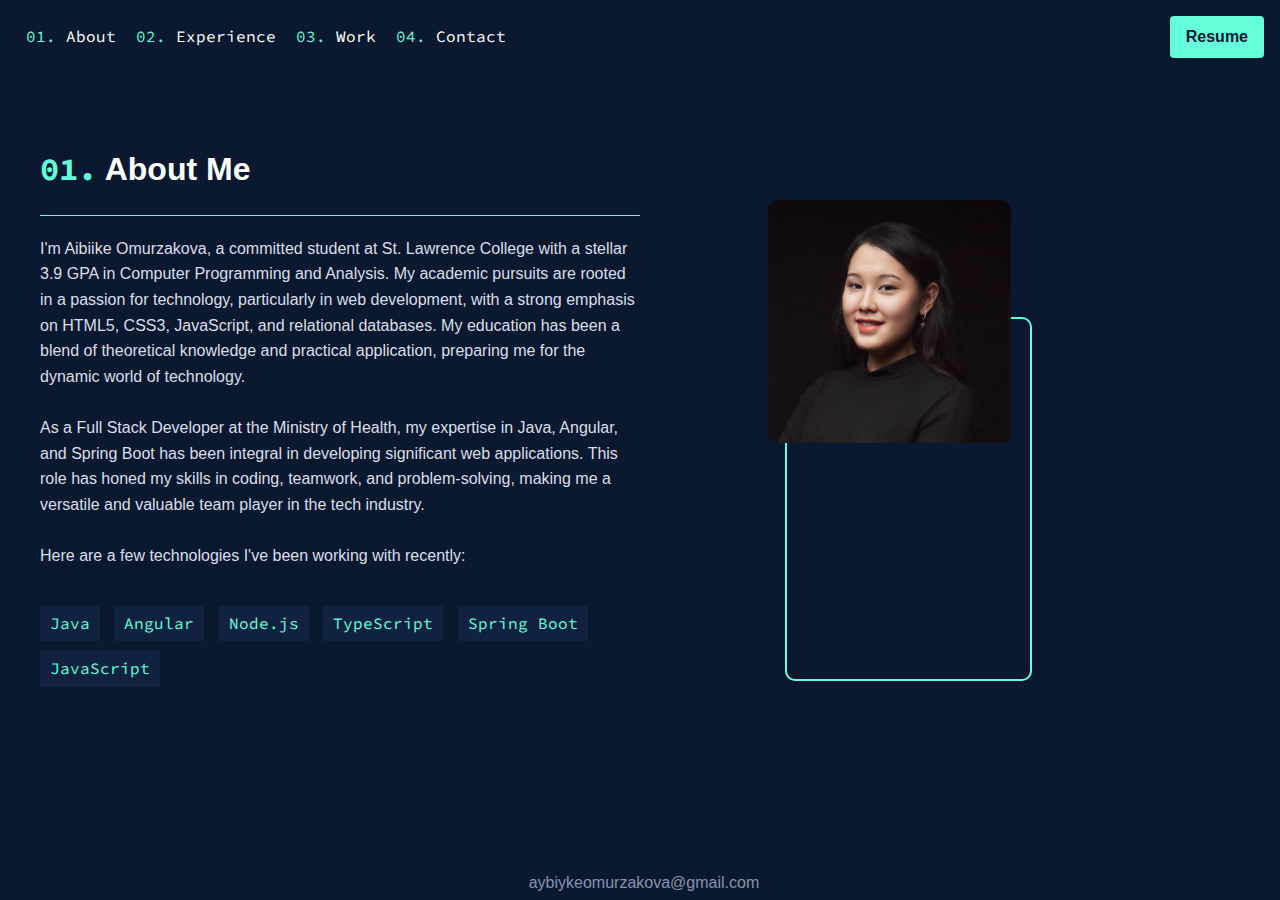
==== index.html @ b23e5505 "first commit" ====
<!DOCTYPE html>
<html lang="en">
<head>
    <meta charset="UTF-8">
    <meta name="viewport" content="width=device-width, initial-scale=1.0">
    <title>Brittany's Portfolio</title>
    <link rel="stylesheet" href="styles.css">
</head>
<body>
    <header>
        <nav>
            <span class="monospace">
            <ul>
                <li><a href="#about"><span class="highlight">01.</span> About</a></li>
                <li><a href="#experience"><span class="highlight">02.</span> Experience</a></li>
                <li><a href="#work"><span class="highlight">03.</span> Work</a></li>
                <li><a href="#contact"><span class="highlight">04.</span> Contact</a></li>
            </ul>
            </span>
            <a href="resume.pdf" class="resume-button">Resume</a>
        </nav>
    </header>

    <section id="about" class="about-me">
        <div class="about-text">
            <h1><span class="monospace">01.</span> About Me</h1>
            <hr>
        <p>I'm Aibiike Omurzakova, a committed student at St. Lawrence College with a stellar 3.9 GPA in Computer Programming and Analysis. My academic pursuits are rooted in a passion for technology, particularly in web development, with a strong emphasis on HTML5, CSS3, JavaScript, and relational databases. My education has been a blend of theoretical knowledge and practical application, preparing me for the dynamic world of technology.</p>
        <br>
        <p>As a Full Stack Developer at the Ministry of Health, my expertise in Java, Angular, and Spring Boot has been integral in developing significant web applications. This role has honed my skills in coding, teamwork, and problem-solving, making me a versatile and valuable team player in the tech industry.</p>
        <br>
        <p style="margin-bottom: 2em;">Here are a few technologies I've been working with recently:</p>
        <span class="monospace"></span>
            <ul class="technologies">
                <li>Java</li>
                <li>Angular</li>
                <li>Node.js</li>
                <li>TypeScript</li>
                <li>Spring Boot</li>
                <li>JavaScript</li>
            </ul>
        <div class="about-photo">
            <img src="./imgs/photo.jpg" alt="Aibiike" />
        </div>
        <div class="rectangle"></div>
    </section>

    <footer>
        <p>aybiykeomurzakova@gmail.com</p>
    </footer>
</body>
</html>
---- styles.css ----
@import url('https://fonts.googleapis.com/css2?family=Source+Code+Pro:wght@400;600&display=swap');

/* Reset some basic elements */
body, h1, p, ul, li, a {
    margin: 0;
    padding: 0;
}

body {
    font-family: 'Arial', sans-serif;
    color: #dadfec;
    background-color: #0a192f;
    line-height: 1.6;
}

nav {
    display: flex;
    justify-content: space-between;
    align-items: center;
    padding: 1em;
}

nav ul {
    list-style: none;
    display: flex;
}

nav ul li {
    padding: 0 10px;
}

nav ul li a {
    text-decoration: none;
    color: #e9f5f2;
}

.resume-button {
    background-color: #64ffda;
    color: #0a192f;
    text-decoration: none;
    padding: 0.5em 1em;
    border-radius: 4px;
    font-weight: bold;
}

.about-me {
    max-width: 800px;
    margin: 50px auto;
    padding: 20px;
}

.about-me h1 {
    color: #ccd6f6;
    margin-bottom: 20px;
}

.technologies {
    list-style: none;
}


.technologies li {
    background-color: #112240;
    display: inline-block;
    margin: 5px;
    padding: 5px 10px;
}

.technologies li:first-child {
    margin-left: 0;
}

.technologies li:last-child {
    margin-left: 0;
}

footer {
    background-color: #0a192f;
    color: #8892b0;
    text-align: center;
    padding: 4px;
    position: fixed;
    bottom: 0;
    width: 100%;
}

/* Apply the monospace font to all list items within the .technologies class */
.technologies li {
    font-family: 'Source Code Pro', monospace; /* This is the imported font */
    /* ... rest of your styles for .technologies li ... */
}

/* Apply the monospace font to all numbers */
/* You can target numbers specifically with the ::before pseudo-element and the content property if they are always part of specific elements, like headings or paragraphs */
h1::before, h2::before, h3::before, h4::before, h5::before, h6::before,
p::before, li::before {
    font-family: 'Source Code Pro', monospace;
    /* Use the content property to insert numbers or certain content if needed */
}

/* If you want to ensure that all numbers everywhere use the monospace font,
   you would have to wrap numbers in a span tag with a specific class in your HTML. */

/* Example */
/* HTML: <p>My favorite number is <span class="monospace">42</span>.</p> */
/* CSS: */
.monospace {
    font-family: 'Source Code Pro', monospace;
}

.about-me {
    display: flex;
    justify-content: space-between;
    align-items: flex-start; /* Aligns items at the top */
    max-width: 1200px;
    margin: 50px auto;
    padding: 20px;
    
}

.about-text {
    width: 50%; /* Adjust the width as necessary */
    /* Align the text to the right if you want the photo to be aligned with the start of the text */
}

.about-photo {
    width: 19%; /* Adjust the width as necessary */
    /* Center the photo within the div, if necessary */
    left: 60%;
    position: absolute;
    top: 12.5em;
}

.about-photo img {
    max-width: 100%;
    height: auto;
    display: block; /* Ensures the image is a block-level element, removing extra space */
    border-radius: 10px; /* Optional: if you want rounded corners */
    left: 50%;
}

hr {
    border: 0;
    height: 1px;
    background: #64ffda; /* The color of the horizontal line */
    margin-bottom: 20px; /* Spacing below the line */
}

nav ul li a {
    text-decoration: none;
    color: #ffffff; /* This sets the navigation links to white */
}

.resume-button {
    background-color: #64ffda;
    color: #0a192f;
    text-decoration: none;
    padding: 0.5em 1em;
    border-radius: 4px;
    font-weight: bold;
}

/* Apply the monospace font to all list items within the .technologies class and set the numbers to green */
.monospace, .technologies li {
    font-family: 'Source Code Pro', monospace;
    color: #64ffda; /* This sets the technology list and numbers to green */
    /* ... rest of your styles for .technologies li ... */
}

/* ... */

/* You might want to make sure that the non-number text in the headings remains white */
.about-me h1 {
    color: #ffffff; /* Ensure heading text is white */
}

.about-me h1 .monospace {
    color: #64ffda; /* Only the numbers in the heading are green */
}

.highlight {
    color: #64ffda;
}

.rectangle {
    width: 19%; /* Set the width of your rectangle */
    height: 40%; /* Set the height of your rectangle */
    border: 2px solid #64ffda; /* Set the border width and color */
    background-color: transparent; /* This ensures the rectangle is not filled */
    position: absolute;
    left: 61.3%;
    bottom: 24.3%;
    z-index: -1;
    border-radius: 10px;
}
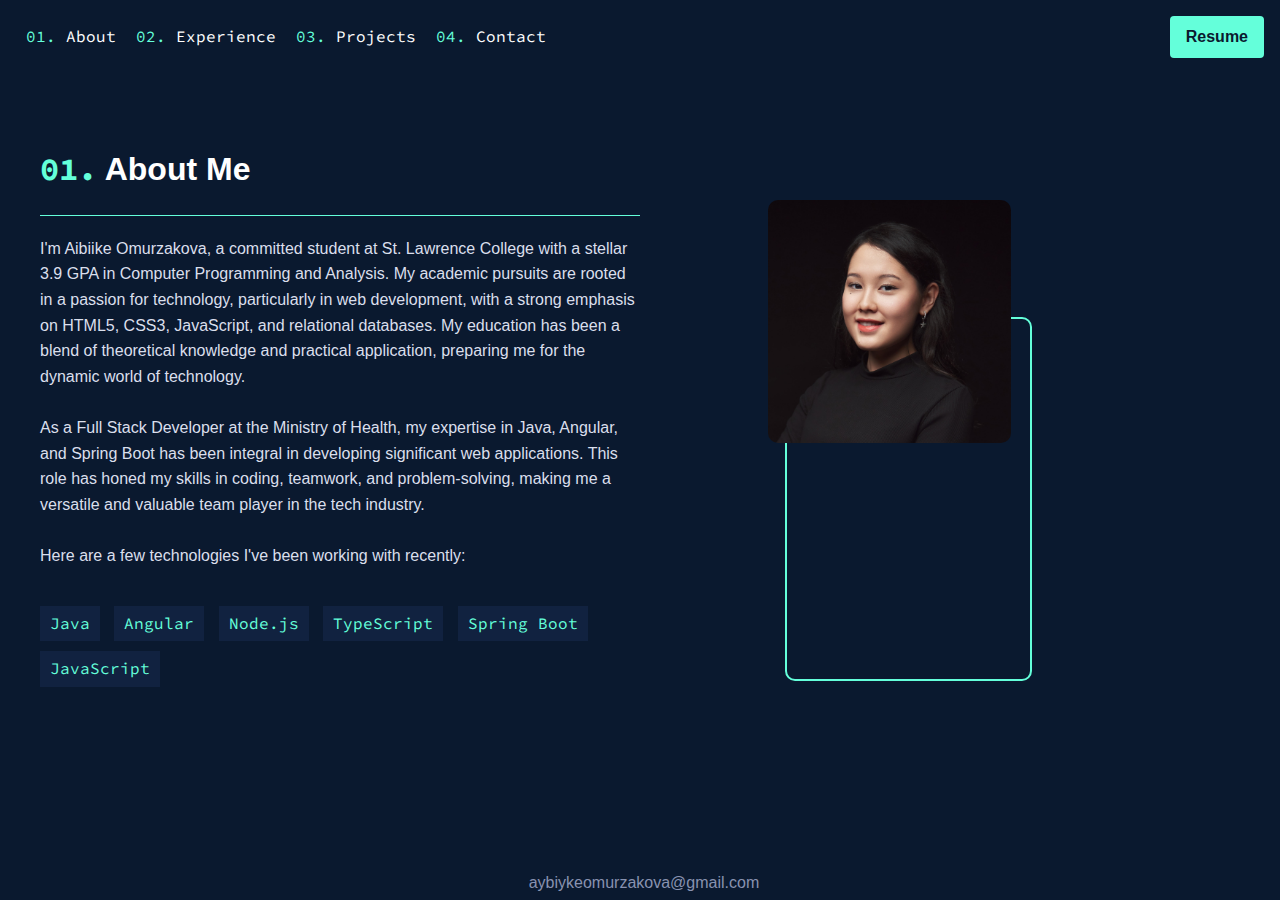
==== commit 1e425859: "Add "side projects" page" ====
--- a/index.html
+++ b/index.html
@@ -3,7 +3,7 @@
 <head>
     <meta charset="UTF-8">
     <meta name="viewport" content="width=device-width, initial-scale=1.0">
-    <title>Brittany's Portfolio</title>
+    <title>Aibiike's Portfolio</title>
     <link rel="stylesheet" href="styles.css">
 </head>
 <body>
@@ -13,11 +13,11 @@
             <ul>
                 <li><a href="#about"><span class="highlight">01.</span> About</a></li>
                 <li><a href="#experience"><span class="highlight">02.</span> Experience</a></li>
-                <li><a href="#work"><span class="highlight">03.</span> Work</a></li>
-                <li><a href="#contact"><span class="highlight">04.</span> Contact</a></li>
+                <li><a href="projects-page.html"><span class="highlight">03.</span> Projects</a></li>
+                <li><a href="contact-page.html"><span class="highlight">04.</span> Contact</a></li>
             </ul>
             </span>
-            <a href="resume.pdf" class="resume-button">Resume</a>
+            <a href="imgs/AibiikeOmurzakova_Resume.pdf" class="resume-button">Resume</a>
         </nav>
     </header>
 
--- a/styles.css
+++ b/styles.css
@@ -54,16 +54,24 @@
     margin-bottom: 20px;
 }
 
-.technologies {
+.technologies, .social-links {
     list-style: none;
-}
-
-
-.technologies li {
+    padding-left: 0;
+    text-align: left; /* Align the text to the left */
+}
+
+
+.technologies li, .social-links a {
     background-color: #112240;
     display: inline-block;
     margin: 5px;
     padding: 5px 10px;
+    font-family: 'Source Code Pro', monospace;
+    color: #64ffda;
+}
+
+.social-link:hover {
+    background-color: #0a192f;
 }
 
 .technologies li:first-child {
@@ -108,19 +116,25 @@
     font-family: 'Source Code Pro', monospace;
 }
 
-.about-me {
+.about-me, .contact-me {
     display: flex;
     justify-content: space-between;
     align-items: flex-start; /* Aligns items at the top */
     max-width: 1200px;
     margin: 50px auto;
     padding: 20px;
-    
-}
-
-.about-text {
+}
+
+.about-text, .contact-text {
     width: 50%; /* Adjust the width as necessary */
     /* Align the text to the right if you want the photo to be aligned with the start of the text */
+}
+
+hr {
+    border: 0;
+    height: 1px;
+    background: #64ffda;
+    margin-bottom: 20px;
 }
 
 .about-photo {
@@ -172,6 +186,15 @@
 /* You might want to make sure that the non-number text in the headings remains white */
 .about-me h1 {
     color: #ffffff; /* Ensure heading text is white */
+}
+
+.contact-me h1 {
+    color: #ffffff; /* Ensure heading text is white */
+}
+
+.work-text h1 {
+    color: #ffffff; /* Ensure heading text is white */
+
 }
 
 .about-me h1 .monospace {
@@ -192,4 +215,60 @@
     bottom: 24.3%;
     z-index: -1;
     border-radius: 10px;
+}
+
+.social-link {
+    color: #64ffda;
+    text-decoration: none;
+    font-weight: bold;
+    display: inline-flex; /* Aligns icon and text horizontally */
+    align-items: center; /* Aligns icon and text vertically */
+    gap: 8px; /* Adds space between icon and text */
+}
+
+.social-link i {
+    font-size: 1.2em; /* Adjust icon size */
+}
+
+.social-link:first-child {
+    margin-left: 0;
+}
+
+.work-section {
+    display: flex;
+    justify-content: space-between;
+    align-items: flex-start;
+    max-width: 1200px;
+    margin: 50px auto;
+    padding: 20px;
+}
+
+.work-text {
+    width: 100%; /* Use full width since there's no image on this page */
+}
+
+.projects {
+    list-style: none;
+    padding-left: 0;
+}
+
+.projects li {
+    margin-bottom: 20px; /* Spacing between projects */
+}
+
+.project-link {
+    color: #64ffda; /* Link color */
+    text-decoration: none; /* No underline */
+    font-weight: bold;
+    display: inline-flex; /* Aligns icon and text horizontally */
+    align-items: center; /* Aligns icon and text vertically */
+    gap: 8px; /* Space between icon and text */
+}
+
+.emoji {
+    font-size: 1.2em; /* Size of the emoji */
+}
+
+.projects li {
+    max-width: 50%;
 }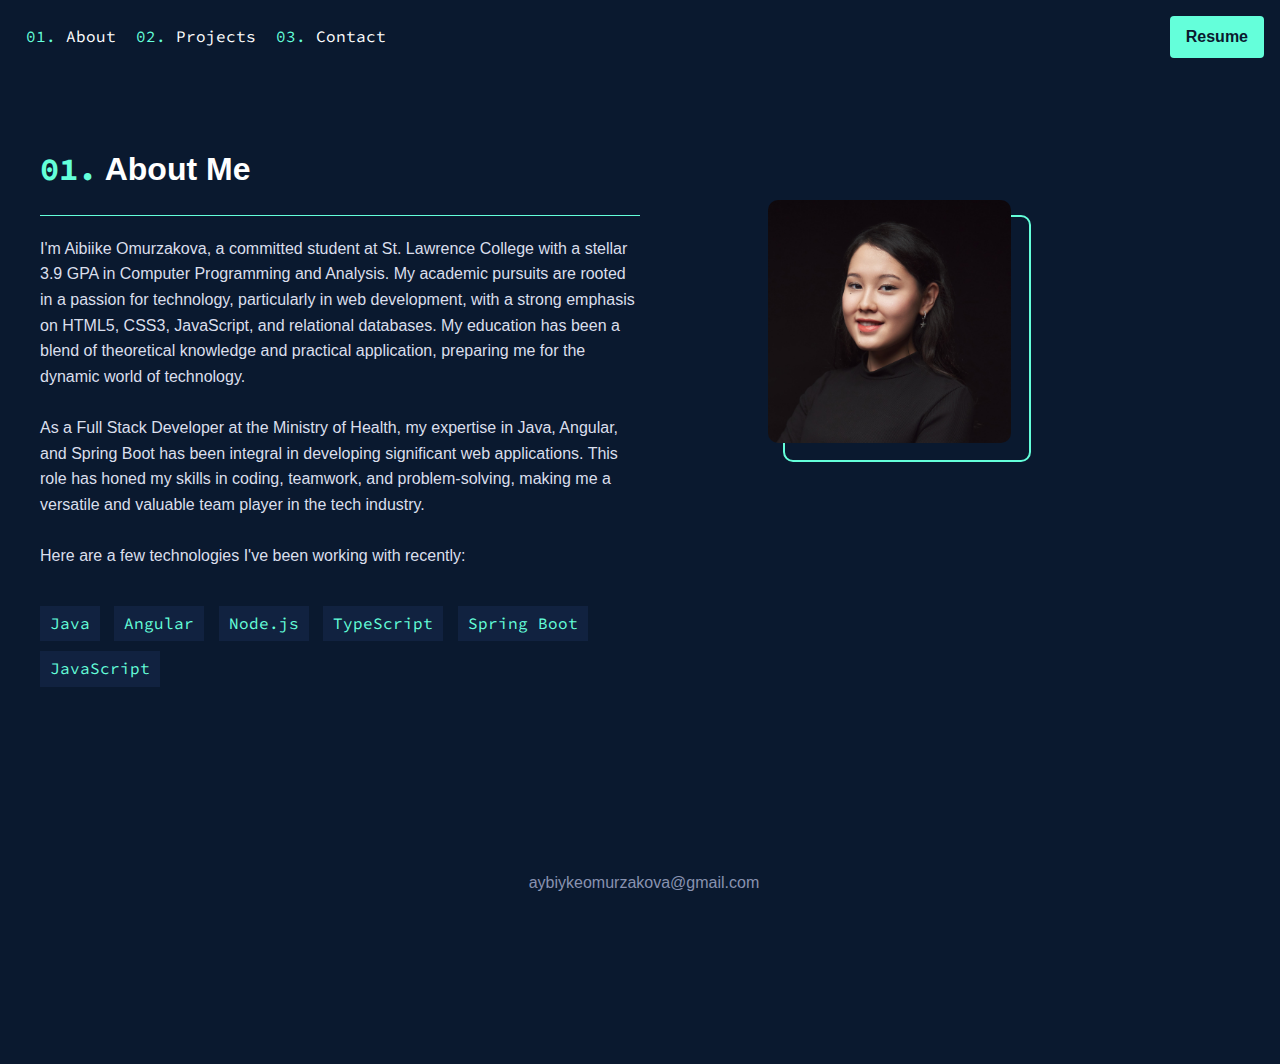
==== commit 854ab3f9: "Fix issue with resizing screen" ====
--- a/index.html
+++ b/index.html
@@ -12,9 +12,8 @@
             <span class="monospace">
             <ul>
                 <li><a href="#about"><span class="highlight">01.</span> About</a></li>
-                <li><a href="#experience"><span class="highlight">02.</span> Experience</a></li>
-                <li><a href="projects-page.html"><span class="highlight">03.</span> Projects</a></li>
-                <li><a href="contact-page.html"><span class="highlight">04.</span> Contact</a></li>
+                <li><a href="projects-page.html"><span class="highlight">02.</span> Projects</a></li>
+                <li><a href="contact-page.html"><span class="highlight">03.</span> Contact</a></li>
             </ul>
             </span>
             <a href="imgs/AibiikeOmurzakova_Resume.pdf" class="resume-button">Resume</a>
@@ -22,32 +21,58 @@
     </header>
 
     <section id="about" class="about-me">
-        <div class="about-text">
-            <h1><span class="monospace">01.</span> About Me</h1>
-            <hr>
-        <p>I'm Aibiike Omurzakova, a committed student at St. Lawrence College with a stellar 3.9 GPA in Computer Programming and Analysis. My academic pursuits are rooted in a passion for technology, particularly in web development, with a strong emphasis on HTML5, CSS3, JavaScript, and relational databases. My education has been a blend of theoretical knowledge and practical application, preparing me for the dynamic world of technology.</p>
-        <br>
-        <p>As a Full Stack Developer at the Ministry of Health, my expertise in Java, Angular, and Spring Boot has been integral in developing significant web applications. This role has honed my skills in coding, teamwork, and problem-solving, making me a versatile and valuable team player in the tech industry.</p>
-        <br>
-        <p style="margin-bottom: 2em;">Here are a few technologies I've been working with recently:</p>
-        <span class="monospace"></span>
-            <ul class="technologies">
-                <li>Java</li>
-                <li>Angular</li>
-                <li>Node.js</li>
-                <li>TypeScript</li>
-                <li>Spring Boot</li>
-                <li>JavaScript</li>
-            </ul>
-        <div class="about-photo">
-            <img src="./imgs/photo.jpg" alt="Aibiike" />
-        </div>
-        <div class="rectangle"></div>
+        <div class="container">
+            <div class="about-text">
+                <h1><span class="monospace">01.</span> About Me</h1>
+                <hr>
+            <p>I'm Aibiike Omurzakova, a committed student at St. Lawrence College with a stellar 3.9 GPA in Computer Programming and Analysis. My academic pursuits are rooted in a passion for technology, particularly in web development, with a strong emphasis on HTML5, CSS3, JavaScript, and relational databases. My education has been a blend of theoretical knowledge and practical application, preparing me for the dynamic world of technology.</p>
+            <br>
+            <p>As a Full Stack Developer at the Ministry of Health, my expertise in Java, Angular, and Spring Boot has been integral in developing significant web applications. This role has honed my skills in coding, teamwork, and problem-solving, making me a versatile and valuable team player in the tech industry.</p>
+            <br>
+            <p style="margin-bottom: 2em;">Here are a few technologies I've been working with recently:</p>
+            <span class="monospace"></span>
+                <ul class="technologies">
+                    <li>Java</li>
+                    <li>Angular</li>
+                    <li>Node.js</li>
+                    <li>TypeScript</li>
+                    <li>Spring Boot</li>
+                    <li>JavaScript</li>
+                </ul>
+            <div class="about-photo">
+                <img src="./imgs/photo.jpg" alt="Aibiike" id="photo"/>
+            </div>
+            <div class="rectangle" id="rectangle"></div>
+            </div>
     </section>
 
     <footer>
         <p>aybiykeomurzakova@gmail.com</p>
     </footer>
+    <script>
+    function adjustRectangleHeight() {
+    var photo = document.getElementById('photo');
+    var rectangle = document.getElementById('rectangle');
+    var photoHeight = photo.offsetHeight;
+    var photoTop = photo.offsetTop;
+
+    rectangle.style.height = photoHeight + 'px';
+
+    // Check if the screen width is less than or equal to 600px
+    if (window.innerWidth <= 600) {
+        // Adjust top position for smaller mobile layout
+        rectangle.style.top = (photoTop + 208) + 'px'; // Adjust as needed
+    } else if (window.innerWidth <= 1200) {
+        // Adjust top position for larger mobile layout
+        rectangle.style.top = (photoTop + 213) + 'px'; // Adjust as needed
+    } else {
+        // Default position for desktop layout
+        rectangle.style.top = (photoTop + 215) + 'px'; // Adjust as needed
+    }
+}
+window.onload = adjustRectangleHeight;
+window.onresize = adjustRectangleHeight;
+    </script>
 </body>
 </html>
 
--- a/styles.css
+++ b/styles.css
@@ -6,11 +6,12 @@
     padding: 0;
 }
 
-body {
+body, html {
     font-family: 'Arial', sans-serif;
     color: #dadfec;
     background-color: #0a192f;
     line-height: 1.6;
+    height: 100%;
 }
 
 nav {
@@ -43,10 +44,15 @@
     font-weight: bold;
 }
 
+.container {
+    height: 100%;
+}
+
 .about-me {
     max-width: 800px;
     margin: 50px auto;
     padding: 20px;
+    height: 100%;
 }
 
 .about-me h1 {
@@ -54,14 +60,14 @@
     margin-bottom: 20px;
 }
 
-.technologies, .social-links {
+.projects, .technologies, .social-links {
     list-style: none;
     padding-left: 0;
     text-align: left; /* Align the text to the left */
 }
 
 
-.technologies li, .social-links a {
+.projects li, .technologies li, .social-links a {
     background-color: #112240;
     display: inline-block;
     margin: 5px;
@@ -125,9 +131,23 @@
     padding: 20px;
 }
 
-.about-text, .contact-text {
+.about-text, .contact-text, .work-text, .experience-text {
     width: 50%; /* Adjust the width as necessary */
     /* Align the text to the right if you want the photo to be aligned with the start of the text */
+}
+
+.experience-text h1 {
+    color: #ffffff; /* White color for the heading text */
+}
+
+.experience-section {
+    /* Same styling as about-me, work-section, etc. for consistency */
+    display: flex;
+    justify-content: space-between;
+    align-items: flex-start;
+    max-width: 1200px;
+    margin: 50px auto;
+    padding: 20px;
 }
 
 hr {
@@ -143,6 +163,7 @@
     left: 60%;
     position: absolute;
     top: 12.5em;
+    z-index: 1;
 }
 
 .about-photo img {
@@ -153,13 +174,6 @@
     left: 50%;
 }
 
-hr {
-    border: 0;
-    height: 1px;
-    background: #64ffda; /* The color of the horizontal line */
-    margin-bottom: 20px; /* Spacing below the line */
-}
-
 nav ul li a {
     text-decoration: none;
     color: #ffffff; /* This sets the navigation links to white */
@@ -207,13 +221,11 @@
 
 .rectangle {
     width: 19%; /* Set the width of your rectangle */
-    height: 40%; /* Set the height of your rectangle */
+    height: 200px;
     border: 2px solid #64ffda; /* Set the border width and color */
     background-color: transparent; /* This ensures the rectangle is not filled */
     position: absolute;
-    left: 61.3%;
-    bottom: 24.3%;
-    z-index: -1;
+    left: 61.2%;
     border-radius: 10px;
 }
 
@@ -271,4 +283,4 @@
 
 .projects li {
     max-width: 50%;
-}+}
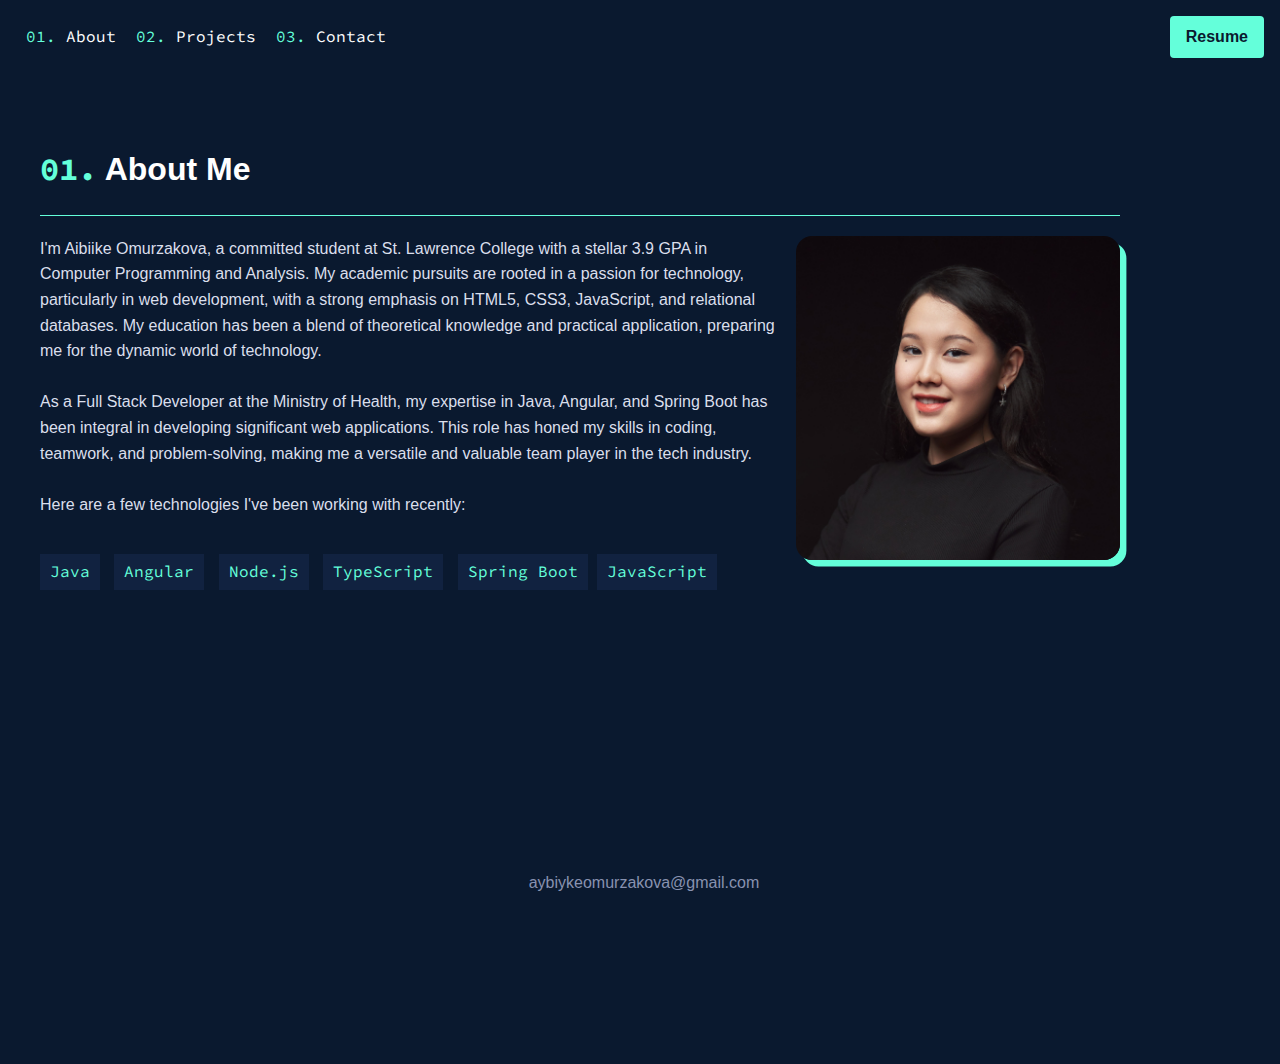
==== commit 96516201: "Fix the position of image" ====
--- a/index.html
+++ b/index.html
@@ -25,6 +25,7 @@
             <div class="about-text">
                 <h1><span class="monospace">01.</span> About Me</h1>
                 <hr>
+                <img src="./imgs/photo.jpg" alt="Aibiike" id="photo"/>
             <p>I'm Aibiike Omurzakova, a committed student at St. Lawrence College with a stellar 3.9 GPA in Computer Programming and Analysis. My academic pursuits are rooted in a passion for technology, particularly in web development, with a strong emphasis on HTML5, CSS3, JavaScript, and relational databases. My education has been a blend of theoretical knowledge and practical application, preparing me for the dynamic world of technology.</p>
             <br>
             <p>As a Full Stack Developer at the Ministry of Health, my expertise in Java, Angular, and Spring Boot has been integral in developing significant web applications. This role has honed my skills in coding, teamwork, and problem-solving, making me a versatile and valuable team player in the tech industry.</p>
@@ -39,10 +40,7 @@
                     <li>Spring Boot</li>
                     <li>JavaScript</li>
                 </ul>
-            <div class="about-photo">
-                <img src="./imgs/photo.jpg" alt="Aibiike" id="photo"/>
-            </div>
-            <div class="rectangle" id="rectangle"></div>
+           <!-- <div class="rectangle" id="rectangle"></div> -->
             </div>
     </section>
 
@@ -59,6 +57,7 @@
     rectangle.style.height = photoHeight + 'px';
 
     // Check if the screen width is less than or equal to 600px
+    // First check for the smaller width
     if (window.innerWidth <= 600) {
         // Adjust top position for smaller mobile layout
         rectangle.style.top = (photoTop + 208) + 'px'; // Adjust as needed
--- a/styles.css
+++ b/styles.css
@@ -48,11 +48,16 @@
     height: 100%;
 }
 
+
 .about-me {
     max-width: 800px;
     margin: 50px auto;
     padding: 20px;
     height: 100%;
+}
+
+img {
+    float: right;
 }
 
 .about-me h1 {
@@ -132,8 +137,15 @@
 }
 
 .about-text, .contact-text, .work-text, .experience-text {
-    width: 50%; /* Adjust the width as necessary */
+    width: 90%; /* Adjust the width as necessary */
+    transition: width 0.5s ease-in-out;
     /* Align the text to the right if you want the photo to be aligned with the start of the text */
+}
+
+@media (max-width: 1000px) {
+    .contact-text {
+        width: 80%;
+    }
 }
 
 .experience-text h1 {
@@ -161,7 +173,6 @@
     width: 19%; /* Adjust the width as necessary */
     /* Center the photo within the div, if necessary */
     left: 60%;
-    position: absolute;
     top: 12.5em;
     z-index: 1;
 }
@@ -171,7 +182,8 @@
     height: auto;
     display: block; /* Ensures the image is a block-level element, removing extra space */
     border-radius: 10px; /* Optional: if you want rounded corners */
-    left: 50%;
+    float: right;
+    outline: 5px solid #64ffda;
 }
 
 nav ul li a {
@@ -222,7 +234,6 @@
 .rectangle {
     width: 19%; /* Set the width of your rectangle */
     height: 200px;
-    border: 2px solid #64ffda; /* Set the border width and color */
     background-color: transparent; /* This ensures the rectangle is not filled */
     position: absolute;
     left: 61.2%;
@@ -250,7 +261,7 @@
     display: flex;
     justify-content: space-between;
     align-items: flex-start;
-    max-width: 1200px;
+    max-width: 100em;
     margin: 50px auto;
     padding: 20px;
 }
@@ -283,4 +294,20 @@
 
 .projects li {
     max-width: 50%;
-}
+    transition: max-width 0.5s ease-in-out;
+}
+
+@media (max-width: 1000px) {
+    .projects li {
+        max-width: 80%;
+    }
+}
+
+img {
+    margin-left: 1em;
+    margin-bottom: 1em;
+    float: right;
+    width: 30%;
+    border-radius: 1em;
+    box-shadow: 0.4em 0.4em 0 0 #64ffda;
+}
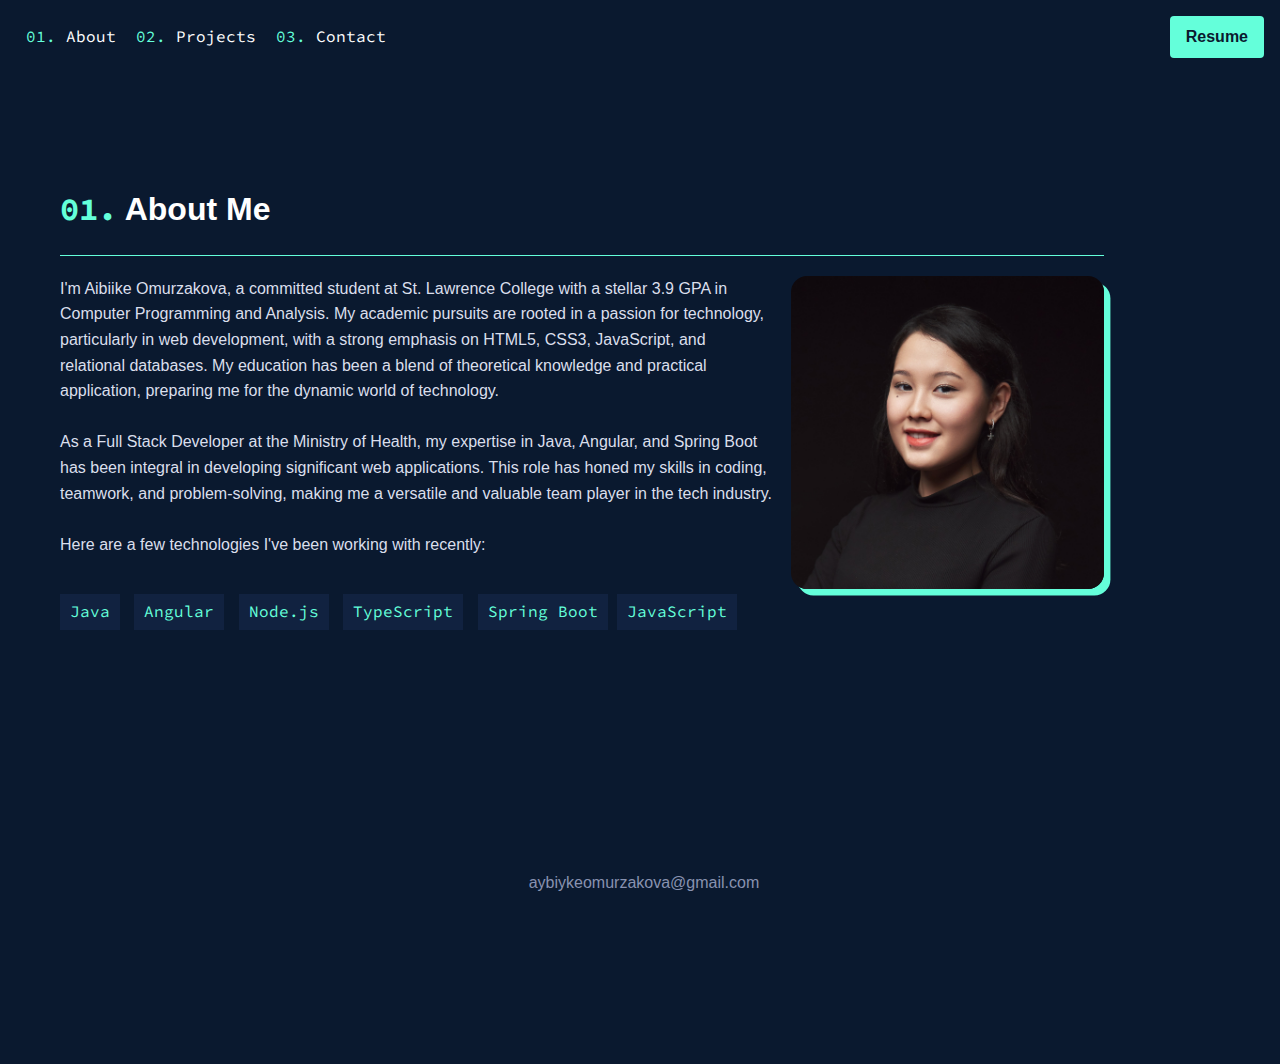
==== commit 7a3473cf: "Update Resume pdf" ====
--- a/index.html
+++ b/index.html
@@ -16,7 +16,7 @@
                 <li><a href="contact-page.html"><span class="highlight">03.</span> Contact</a></li>
             </ul>
             </span>
-            <a href="imgs/AibiikeOmurzakova_Resume.pdf" class="resume-button">Resume</a>
+            <a href="imgs/AibiikeOmurzakova_Just_Resume.pdf" class="resume-button">Resume</a>
         </nav>
     </header>
 
--- a/styles.css
+++ b/styles.css
@@ -45,9 +45,35 @@
 }
 
 .container {
-    height: 100%;
-}
-
+    max-width: 100em; /* Adjust based on your design preference */
+    margin: 20px auto; /* Centers the container */
+    padding: 20px; /* Adds padding inside the container */
+}
+
+.project-grid {
+    display: grid;
+    grid-template-columns: repeat(auto-fit, minmax(300px, 1fr)); /* Creates a responsive grid */
+    gap: 20px; /* Spacing between grid items */
+}
+
+.project-card {
+    background-color: #112240; /* Card background color */
+    padding: 15px; /* Padding inside cards */
+    border-radius: 8px; /* Rounded corners for cards */
+    box-shadow: 0 4px 8px rgba(0, 0, 0, 0.1); /* Optional: Adds shadow for depth */
+    position: relative;
+}
+
+.project-thumbnail {
+    width: 100%; /* Makes the image responsive within the card */
+    height: auto; /* Maintains aspect ratio */
+    border-radius: 8px; /* Optional: Rounded corners for images */
+    margin-bottom: 15px; /* Space between image and text */
+}
+
+.project-description {
+    margin-bottom: 1em;
+}
 
 .about-me {
     max-width: 800px;
@@ -262,7 +288,7 @@
     justify-content: space-between;
     align-items: flex-start;
     max-width: 100em;
-    margin: 50px auto;
+    margin: 0px auto;
     padding: 20px;
 }
 
@@ -311,3 +337,9 @@
     border-radius: 1em;
     box-shadow: 0.4em 0.4em 0 0 #64ffda;
 }
+
+.project-title {
+    margin-top: 18em;
+}
+
+/* Add a hover effect to the social links */
